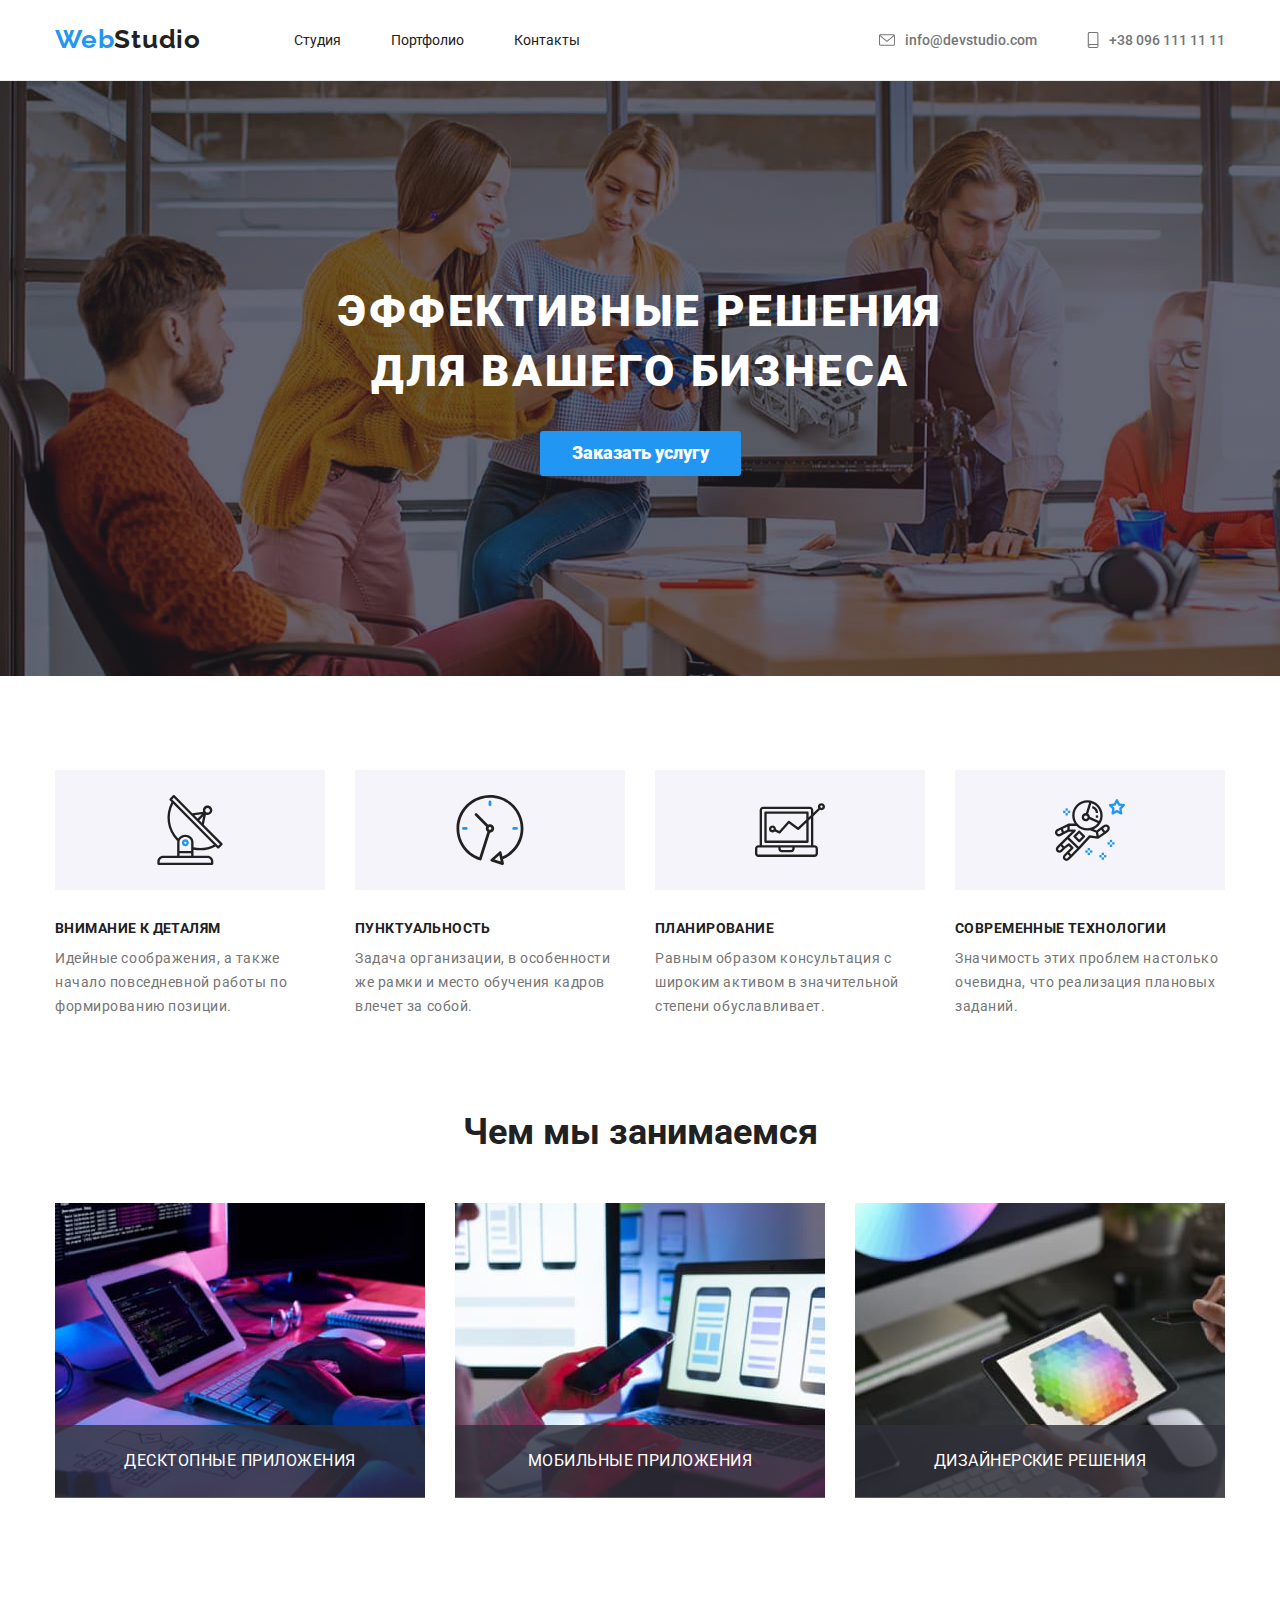
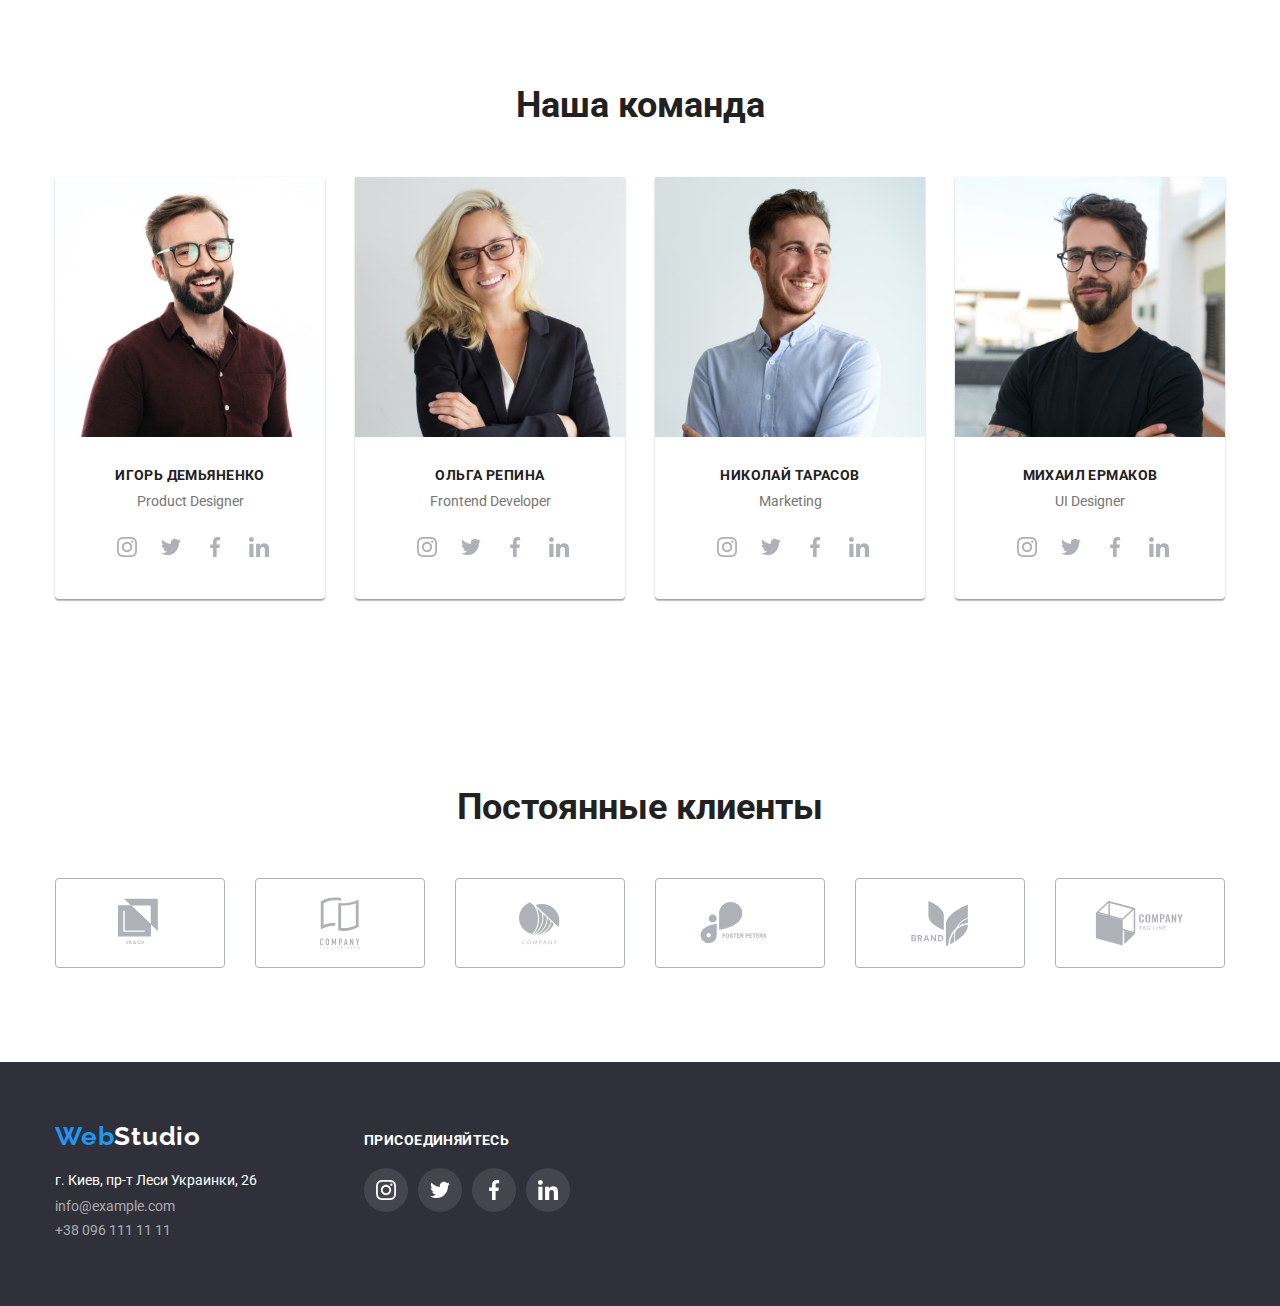
==== index.html @ f76568a9 "index" ====
<!DOCTYPE html>
<html lang="ru">
  <head>
    <meta charset="UTF-8" />
    <meta name="viewport" content="width=device-width, initial-scale=1.0" />
    <title>Web Studio</title>
    <link
      href="https://fonts.googleapis.com/css2?family=Raleway:wght@700&family=Roboto:wght@400;500;700;900&display=swap"
      rel="stylesheet"
    />
    <link
      rel="stylesheet"
      href="https://cdnjs.cloudflare.com/ajax/libs/modern-normalize/0.6.0/modern-normalize.min.css"
    />
    <link rel="stylesheet" href="./css/main.css" />
  </head>
  <body>
    <!-- Шапка сайта -->

    <header>
      <div class="container wrapper">
        <nav>
          <a href="./index.html" class="logo"><span>Web</span>Studio</a>
          <ul class="site-nav list">
            <li><a href="./index.html" class="link">Студия</a></li>
            <li><a href="./portfolio.html" class="link">Портфолио</a></li>
            <li><a href="" class="link">Контакты</a></li>
          </ul>
        </nav>

        <ul class="auth-nav list">
          <li>
            <a class="adress-link" href="mailto:info@devstudio.com">
              <svg width="16" height="12">
                <use href="./images/sprite1.svg#icon-imail"></use>
              </svg>
              info@devstudio.com</a
            >
          </li>

          <li>
            <a class="adress-link" href="tel:+380961111111"
              ><svg width="12" height="16">
                <use href="./images/sprite1.svg#icon-phone"></use>
              </svg>
              +38 096 111 11 11</a
            >
          </li>
        </ul>
      </div>
    </header>

    <!-- Первая секция -->

    <main>
      <!-- HEROOOOOO -->
      <section class="hero">
        <h1 class="hero-title">Эффективные решения для вашего бизнеса</h1>
        <a href="#" class="btn-hero" data-modal-open>Заказать услугу</a>
      </section>

      <section class="section ideology">
        <div class="container">
          <h2 hidden>Наша Идеология</h2>
          <ul class="ideology-list">
            <li class="ideology-item antena">
              <h3>Внимание к деталям</h3>
              <p class="ideology-text">
                Идейные соображения, а также начало повседневной работы по
                формированию позиции.
              </p>
            </li>

            <li class="ideology-item clock">
              <h3>Пунктуальность</h3>
              <p class="ideology-text">
                Задача организации, в особенности же рамки и место обучения
                кадров влечет за собой.
              </p>
            </li>

            <li class="ideology-item diagramm">
              <h3>Планирование</h3>
              <p class="ideology-text">
                Равным образом консультация с широким активом в значительной
                степени обуславливает.
              </p>
            </li>

            <li class="ideology-item cosmonaut">
              <h3>Современные технологии</h3>
              <p class="ideology-text">
                Значимость этих проблем настолько очевидна, что реализация
                плановых заданий.
              </p>
            </li>
          </ul>
        </div>
      </section>

      <!-- Вторая секция -->

      <section class="section affair">
        <div class="container">
          <h2 class="section-title">Чем мы занимаемся</h2>
          <ul class="affair-list">
            <li class="affair-lists">
              <img
                src="./images/affair-1.jpg"
                alt="desktop"
                width="370"
                height="294"
              />
              <p class="app">Десктопные приложения</p>
            </li>

            <li class="affair-lists">
              <img
                src="./images/affair-2.jpg"
                alt="app"
                width="370"
                height="294"
              />
              <p class="app">Мобильные приложения</p>
            </li>

            <li class="affair-lists">
              <img
                src="./images/affair-3.jpg"
                alt="design"
                width="370"
                height="294"
              />
              <p class="app">Дизайнерские решения</p>
            </li>
          </ul>
        </div>
      </section>

      <!-- Третья секция -->

      <section class="section team">
        <div class="container">
          <h2 class="section-title">Наша команда</h2>
          <ul class="team">
            <li class="team-list">
              <a href="#">
                <img
                  src="./images/teamer-1.jpg"
                  alt="crew"
                  width="270"
                  height="260"
                />
                <h3>Игорь Демьяненко</h3>
                <p class="team-text">Product Designer</p>
              </a>

              <ul class="social-list">
                <li class="social-list-item">
                  <a class="social-list-link" href="#">
                    <svg class="social-list-icon">
                      <use href="./images/sprite1.svg#icon-instagram"></use>
                    </svg>
                  </a>
                </li>
                <li class="social-list-item">
                  <a class="social-list-link" href="#">
                    <svg class="social-list-icon">
                      <use href="./images/sprite1.svg#icon-twitter"></use>
                    </svg>
                  </a>
                </li>
                <li class="social-list-item">
                  <a class="social-list-link" href="#">
                    <svg class="social-list-icon">
                      <use href="./images/sprite1.svg#icon-facebook"></use>
                    </svg>
                  </a>
                </li>
                <li class="social-list-item">
                  <a class="social-list-link" href="#">
                    <svg class="social-list-icon">
                      <use href="./images/sprite1.svg#icon-linkedin"></use>
                    </svg>
                  </a>
                </li>
              </ul>
            </li>

            <li class="team-list">
              <a href="#">
                <img
                  src="./images/teamer-2.jpg"
                  alt="crew"
                  width="270"
                  height="260"
                />
                <h3>Ольга Репина</h3>
                <p class="team-text">Frontend Developer</p>
              </a>
              <ul class="social-list">
                <li class="social-list-item">
                  <a class="social-list-link" href="#">
                    <svg class="social-list-icon">
                      <use href="./images/sprite1.svg#icon-instagram"></use>
                    </svg>
                  </a>
                </li>
                <li class="social-list-item">
                  <a class="social-list-link" href="#">
                    <svg class="social-list-icon">
                      <use href="./images/sprite1.svg#icon-twitter"></use>
                    </svg>
                  </a>
                </li>
                <li class="social-list-item">
                  <a class="social-list-link" href="#">
                    <svg class="social-list-icon">
                      <use href="./images/sprite1.svg#icon-facebook"></use>
                    </svg>
                  </a>
                </li>
                <li class="social-list-item">
                  <a class="social-list-link" href="#">
                    <svg class="social-list-icon">
                      <use href="./images/sprite1.svg#icon-linkedin"></use>
                    </svg>
                  </a>
                </li>
              </ul>
            </li>

            <li class="team-list">
              <a href="#">
                <img
                  src="./images/teamer-3.jpg"
                  alt="crew"
                  width="270"
                  height="260"
                />
                <h3>Николай Тарасов</h3>
                <p class="team-text">Marketing</p>
              </a>
              <ul class="social-list">
                <li class="social-list-item">
                  <a class="social-list-link" href="#">
                    <svg class="social-list-icon">
                      <use href="./images/sprite1.svg#icon-instagram"></use>
                    </svg>
                  </a>
                </li>
                <li class="social-list-item">
                  <a class="social-list-link" href="#">
                    <svg class="social-list-icon">
                      <use href="./images/sprite1.svg#icon-twitter"></use>
                    </svg>
                  </a>
                </li>
                <li class="social-list-item">
                  <a class="social-list-link" href="#">
                    <svg class="social-list-icon">
                      <use href="./images/sprite1.svg#icon-facebook"></use>
                    </svg>
                  </a>
                </li>
                <li class="social-list-item">
                  <a class="social-list-link" href="#">
                    <svg class="social-list-icon">
                      <use href="./images/sprite1.svg#icon-linkedin"></use>
                    </svg>
                  </a>
                </li>
              </ul>
            </li>

            <li class="team-list">
              <a href="#">
                <img
                  src="./images/teamer-4.jpg"
                  alt="crew"
                  width="270"
                  height="260"
                />
                <h3>Михаил Ермаков</h3>
                <p class="team-text">UI Designer</p>
              </a>
              <ul class="social-list">
                <li class="social-list-item">
                  <a class="social-list-link" href="#">
                    <svg class="social-list-icon">
                      <use href="./images/sprite1.svg#icon-instagram"></use>
                    </svg>
                  </a>
                </li>
                <li class="social-list-item">
                  <a class="social-list-link" href="#">
                    <svg class="social-list-icon">
                      <use href="./images/sprite1.svg#icon-twitter"></use>
                    </svg>
                  </a>
                </li>
                <li class="social-list-item">
                  <a class="social-list-link" href="#">
                    <svg class="social-list-icon">
                      <use href="./images/sprite1.svg#icon-facebook"></use>
                    </svg>
                  </a>
                </li>
                <li class="social-list-item">
                  <a class="social-list-link" href="#">
                    <svg class="social-list-icon">
                      <use href="./images/sprite1.svg#icon-linkedin"></use>
                    </svg>
                  </a>
                </li>
              </ul>
            </li>
          </ul>
        </div>
      </section>

      <!-- Четвертая секиця -->

      <section class="section client">
        <div class="container">
          <h2 class="section-title">Постоянные клиенты</h2>
          <ul class="client-list">
            <li class="client-item">
              <a class="client-list-link" href="">
                <svg style="width: 44px; height: 50px;">
                  <use href="./images/sprite1.svg#icon-logo-1"></use>
                </svg>
              </a>
            </li>

            <li class="client-item">
              <a class="client-list-link" href="">
                <svg style="width: 40px; height: 52px;">
                  <use href="./images/sprite1.svg#icon-logo-2"></use>
                </svg>
              </a>
            </li>

            <li class="client-item">
              <a class="client-list-link" href="">
                <svg style="width: 41px; height: 43px;">
                  <use href="./images/sprite1.svg#icon-logo-3"></use>
                </svg>
              </a>
            </li>

            <li class="client-item">
              <a class="client-list-link" href="">
                <svg style="width: 80px; height: 42px;">
                  <use href="./images/sprite1.svg#icon-logo-4"></use>
                </svg>
              </a>
            </li>

            <li class="client-item">
              <a class="client-list-link" href="">
                <svg style="width: 59px; height: 45px;">
                  <use href="./images/sprite1.svg#icon-logo-5"></use>
                </svg>
              </a>
            </li>

            <li class="client-item">
              <a class="client-list-link" href="">
                <svg style="width: 89px; height: 45px;">
                  <use href="./images/sprite1.svg#icon-logo-6"></use>
                </svg>
              </a>
            </li>
          </ul>
        </div>
      </section>
    </main>

    <!-- Футер -->

    <footer>
      <div class="container">
        <div class="footer-adress">
          <a href="./index.html" class="logo"><span>Web</span>Studio</a>
          <address>
            <p>г. Киев, пр-т Леси Украинки, 26</p>
            <a href="mailto:info@example.com">info@example.com</a>
            <a href="tel:+380961111111">+38 096 111 11 11</a>
          </address>
        </div>

        <div class="footer-link">
          <p class="footer-text">Присоединяйтесь</p>
          <ul class="footer-list">
            <li class="fooler-list-item">
              <a href="" class="footer-list-link">
                <svg>
                  <use href="./images/sprite1.svg#icon-instagram"></use>
                </svg>
              </a>
            </li>
            <li class="fooler-list-item">
              <a href="" class="footer-list-link">
                <svg>
                  <use href="./images/sprite1.svg#icon-twitter"></use>
                </svg>
              </a>
            </li>
            <li class="fooler-list-item">
              <a href="" class="footer-list-link">
                <svg>
                  <use href="./images/sprite1.svg#icon-facebook"></use>
                </svg>
              </a>
            </li>
            <li class="fooler-list-item">
              <a href="" class="footer-list-link">
                <svg>
                  <use href="./images/sprite1.svg#icon-linkedin"></use>
                </svg>
              </a>
            </li>
          </ul>
        </div>
      </div>
    </footer>

    <div class="backdrop is-hidden" data-modal>
      <div class="form-wrapper">
        <button type="button" data-modal-close></button>
      </div>
    </div>

    <script src="./js/modal.js"></script>
  </body>
</html>
---- css/main.css ----
/* head color #757575;
second color  #212121;
hover #2196F3;
background section #F5F4FA;
footer color #2F303A;
 */

:root {
    --primary-text-color: #757575;
    --second-text-color: #212121;
    --hover-text-color: #2196F3;
    --background-section-color: #F5F4FA;
    --white-color: #fff;
}

body {
    background-color: var(--white-color);
    color: var(--primary-text-color);
    font-size: 14px;
    font-family: 'Roboto', sans-serif;
    margin: 0;
    padding: 0;
}

img {
    display: block;
}

html {
    box-sizing: border-box;
}

*,
*::after,
*::before {
    box-sizing: inherit;
}

h1,
h2,
h3,
h4,
ul,
p {
    list-style: none;
    padding: 0;
    margin: 0;
}

/* 
h2 {
    font-size: 36px;
    padding-top: 94px;
    margin-bottom: 50px;
} */

.backdrop {
    position: fixed;
    width: 100%;
    height: 100%;
    background-color: rgba(0, 0, 0, 0.2);
    top: 0;
    left: 0;
}

.is-hidden {
    opacity: 0;
    visibility: hidden;
}

.form-wrapper {
    position: absolute;
    top: 121px;
    left: 50%;
    transform: translateX(-50%);
    width: 528px;
    height: 481px;
    background-color: #fff;
}

.form-wrapper button {
    position: absolute;
    top: 10px;
    right: 10px;
    background-image: url(../images/close.svg);
    width: 18px;
    height: 18px;
    border: none;
    border-radius: 50%;
    cursor: pointer;
    box-shadow: 0 5px 10px 0 #ccc;
    background-color: transparent;
}

h3 {
    font-size: 14px;
    text-transform: uppercase;
    letter-spacing: 0.03em;
    margin-top: 30px;
    margin-bottom: 10px;
    color: var(--second-text-color);
}

a {
    text-decoration: none;
}

.container {
    width: 1200px;
    margin: 0 auto;
    padding-left: 15px;
    padding-right: 15px;
}

.section {
    padding-top: 94px;
    padding-bottom: 94px;
}

header {
    background-color: var(--white-color);
    padding: 25px 0;
    border-bottom: 1px solid #ECECEC;
}

.list a {
    color: var(--primary-text-color);
    transition: all 0.25s cubic-bezier(0.4, 0, 0.2, 1);
}

.adress-link {
    font-weight: 500;
    display: flex;
    align-items: center;
}

.section-title {
    text-align: center;
    font-size: 36px;
    margin-bottom: 50px;
}

.list a:hover,
.list a:focus {
    color: var(--hover-text-color);
}

/* Site nav  */

.logo {
    margin-right: 93px;
    font-family: Raleway;
    font-weight: bold;
    font-size: 26px;
    letter-spacing: 0.03em;
    color: var(--white-color);
}

header .logo {
    color: var(--second-text-color);
    font-family: Raleway;
    font-weight: bold;
    font-size: 26px;
}

.logo span {
    color: var(--hover-text-color);
}

.wrapper {
    display: flex;
    align-items: center;
}

.site-nav {
    display: flex;
}

nav {
    display: flex;
    align-items: center;
}

.site-nav li {
    display: flex;
    margin-right: 50px;
    display: block;
}

.site-nav li:last-child {
    margin-right: 0;
}

.auth-nav {
    display: flex;
    margin-left: auto;
}

.adress-link svg {
    fill: currentColor;
    margin-right: 10px;
}

.adress-link:hover svg {
    fill: currentColor;
}

.auth-nav li:first-child {
    margin-right: 50px;
}

.site-nav .link {
    color: var(--second-text-color);
}

.site-nav .link:hover,
.site-nav .link:focus {
    color: var(--hover-text-color);
}

.section-title {
    color: var(--second-text-color);
}

/* HEROOOOOOOOO */

.hero {
    background-image: linear-gradient(rgba(47, 48, 58, 0.4), rgba(47, 48, 58, 0.4)), url(../images/header-img.jpg);
    background-repeat: no-repeat;
    /* background-attachment: fixed; */
    text-align: center;
}

.hero-title {
    padding-top: 200px;
    margin: 0 auto;
    width: 696px;
    color: var(--white-color);
    font-family: Roboto;
    font-weight: 900;
    font-size: 44px;
    line-height: 1.367;
    letter-spacing: 0.06em;
    text-transform: uppercase;
}

.btn-hero {
    display: inline-block;
    color: var(--white-color);
    font-weight: 900;
    background-color: var(--hover-text-color);
    font-size: 18px;
    line-height: 1.367;
    padding: 10px 32px;
    border-radius: 3px;
    margin: 30px 0 200px 0;
    min-width: 200px;
    text-align: center;
    transition: all 0.25s cubic-bezier(0.4, 0, 0.2, 1);
}

.btn-hero:hover,
.btn-hero:focus {
    color: var(--second-text-color);
    background-color: var(--background-section-color);
    /* transition: all 0.5s ease; */
}

/* IDEOLOGY SECTION */

.ideology {
    padding-bottom: 0;
}

.ideology-list {
    display: flex;
}

.ideology-item::before {
    display: block;
    content: "";
    height: 120px;
    width: 100%;
    background-color: #F5F4FA;
    background-repeat: no-repeat;
    background-position: center;
}

.antena::before {
    background-image: url(../images/antenna.svg);
}

.clock::before {
    background-image: url(../images/clock.svg);
}

.diagramm::before {
    background-image: url(../images/diagramm.svg);
}

.cosmonaut::before {
    background-image: url(../images/astronaut.svg);
}

.ideology-item {
    width: 270px;
    margin-right: 30px;
    flex-wrap: wrap;
}

.ideology-item:last-child {
    margin-right: 0px;
}

.ideology-text {
    font-weight: normal;
    line-height: 1.715em;
    letter-spacing: 0.04em;
}

/* AFFAIR SECTION */

.affair-list {
    display: flex;
}

.affair-lists {
    position: relative;
}

.app {
    position: absolute;
    text-align: center;
    width: 370px;
    left: 1;
    top: 222px;
    font-size: 16px;
    color: var(--white-color);
    letter-spacing: 0.03em;
    text-transform: uppercase;
    background-color: rgba(47, 48, 58, 0.8);
    padding-top: 27px;
    padding-bottom: 27px;
}

.affair-lists {
    margin-right: 30px;
    text-align: center;
}

.affair-lists:last-child {
    margin-right: 0;
}

.section-team {
    background-color: var(--background-section-color);
}

/* TEAM SECTION */

.team {
    display: flex;
}

.team-list {
    width: 270px;
    margin-right: 30px;
    text-align: center;
    box-shadow: 0px 1px 3px rgba(0, 0, 0, 0.12), 0px 1px 1px rgba(0, 0, 0, 0.14), 0px 2px 1px rgba(0, 0, 0, 0.2);
    border-radius: 0px 0px 4px 4px;
    padding-bottom: 30px;
}

.team-list:last-child {
    margin-right: 0;
}

.team-text {
    color: var(--primary-text-color);
    margin-bottom: 16px;
}

.social-list {
    display: flex;
    width: 170px;
    margin: 0 auto;
    justify-content: space-between;
}

.social-list-link {
    display: flex;
    align-items: center;
    justify-content: center;
    padding: 0;
    border: 0;
    width: 44px;
    height: 44px;
    border-radius: 50%;
    background-color: #fff;
    transition: all 0.25s cubic-bezier(0.4, 0, 0.2, 1);
}

.social-list-item:hover .social-list-icon {
    fill: #fff;
}

.social-list-icon {
    width: 20px;
    height: 20px;
    fill: #AFB1B8;
}

.social-list-icon:hover {
    fill: #fff;
}

.social-list-link:hover {
    fill: #fff;
    background-color: var(--hover-text-color);
}

/* CLIENT SECTION */

.client-list {
    display: flex;
}

.client-item {
    width: calc((100% - 30px * 5) / 6);
    margin-right: 30px;
}

.client-item:last-child {
    margin-right: 0;
}

.client-list-link {
    display: flex;
    justify-content: center;
    align-items: center;
    border: 1px solid #AFB1B8;
    border-radius: 4px;
    height: 90px;
    width: 100%;
    transition: all 0.25s cubic-bezier(0.4, 0, 0.2, 1);
}

.client-list-link:hover {
    border-color: var(--hover-text-color);
}

.client-list-link svg {
    fill: #AFB1B8;
    transition: all 0.25s cubic-bezier(0.4, 0, 0.2, 1);
}

.client-list-link:hover svg {
    fill: var(--hover-text-color);
}

.adress {
    margin-bottom: 8px;
}

address a {
    margin-bottom: 8px;
    display: block;
    font-style: normal;
    color: rgba(255, 255, 255, 0.6);
}

address p {
    color: var(--white-color);
    font-style: normal;
    margin-bottom: 10px;
}

.footer-text {
    color: var(--white-color);
    font-family: Roboto;
    font-style: normal;
    font-weight: bold;
    font-size: 14px;
    letter-spacing: 0.03em;
    text-transform: uppercase;
    margin-bottom: 20px;
}

footer {
    background-color: #2F303A;
    padding-top: 60px;
    padding-bottom: 60px;
}

footer .container {
    display: flex;
    align-items: center;
    align-items: baseline;
}

.footer-link {
    margin-left: 70px;
}

.footer-adress address {
    margin-top: 20px;
}

.footer-list svg {
    width: 20px;
    height: 20px;
}

.footer-list {
    display: flex;
    width: 206px;
    justify-content: space-between;
}

.footer-list-link {
    display: flex;
    align-items: center;
    justify-content: center;
    padding: 0;
    border: 0;
    width: 44px;
    height: 44px;
    border-radius: 50%;
    background-color: rgba(255, 255, 255, 0.1);
    transition: all 0.25s cubic-bezier(0.4, 0, 0.2, 1);
}

.footer-list-link svg {
    fill: var(--white-color);
}

.footer-list-link:hover,
.footer-list-link:focus {
    background-color: var(--hover-text-color);
}

/* Css portflio */

.filter {
    display: flex;
    margin-bottom: 34px;
    justify-content: center;
}

.filter-list:not(:last-child) {
    margin-right: 8px;
}

.work-link {
    display: inline-block;
    transition: all 0.25s cubic-bezier(0.4, 0, 0.2, 1);
}

.work-link:hover .overlay {
    opacity: 1;
    visibility: visible;
}

.btn {
    color: var(--second-text-color);
    background-color: #F5F4FA;
    font-family: Roboto;
    font-weight: 500;
    font-size: 16px;
    padding: 6px 12px;
    border-radius: 6px;
    border: none;
    transition: all 0.25s cubic-bezier(0.4, 0, 0.2, 1);
}

.btn:hover,
.btn:focus {
    color: var(--white-color);
    background-color: var(--hover-text-color);
    box-shadow: 0px 3px 1px rgba(0, 0, 0, 0.1), 0px 1px 2px rgba(0, 0, 0, 0.08), 0px 2px 2px rgba(0, 0, 0, 0.12);
}

.work-list h2 {
    color: var(--second-text-color);
    font-size: 18px;
}

.modal-text {
    color: var(--white-color);
}

.work-list {
    display: flex;
    flex-wrap: wrap;
}

.portfolio-text {
    padding-left: 24px;
    padding-right: 24px;
    padding-top: 20px;
    padding-bottom: 20px;
    color: var(--primary-text-color);
}

.portfolio-text p {
    margin-top: 6px;
}

.portfolio-text h2 {
    margin-bottom: 4px;
    line-height: 2;
}

.portfolio-overlay {
    position: relative;
}

.work-list-item {
    width: 370px;
    border: 1px solid #EEEEEE;
}

.work-list-item:hover,
.work-list-item:focus {
    box-shadow: 0px 1px 1px rgba(0, 0, 0, 0.12), 0px 4px 4px rgba(0, 0, 0, 0.06), 1px 4px 6px rgba(0, 0, 0, 0.16);
}

.work-list-item:not(:nth-child(3n)) {
    margin-right: 30px;
}

.work-list-item:not(:nth-child(n+7)) {
    margin-bottom: 30px;
}

/* .work-list-item:nth-child(n+7) {
    margin-bottom: 94px;
} */

.overlay {
    font-size: 18px;
    line-height: 1.55;
    letter-spacing: 0.03em;
    padding-top: 63px;
    padding-right: 24px;
    padding-bottom: 63px;
    padding-left: 24px;
    position: absolute;
    top: 0;
    left: 0;
    width: 100%;
    height: 100%;
    background-color: rgba(33, 150, 243, 0.9);
    box-shadow: 0px 1px 1px rgba(0, 0, 0, 0.12), 0px 4px 4px rgba(0, 0, 0, 0.06), 1px 4px 6px rgba(0, 0, 0, 0.16);
    opacity: 0;
    visibility: hidden;
    transform: translateY(100%);
    transition: all 0.25s cubic-bezier(0.4, 0, 0.2, 1);
}

.portfolio-overlay:hover .overlay {
    transform: translateY(0%);
}
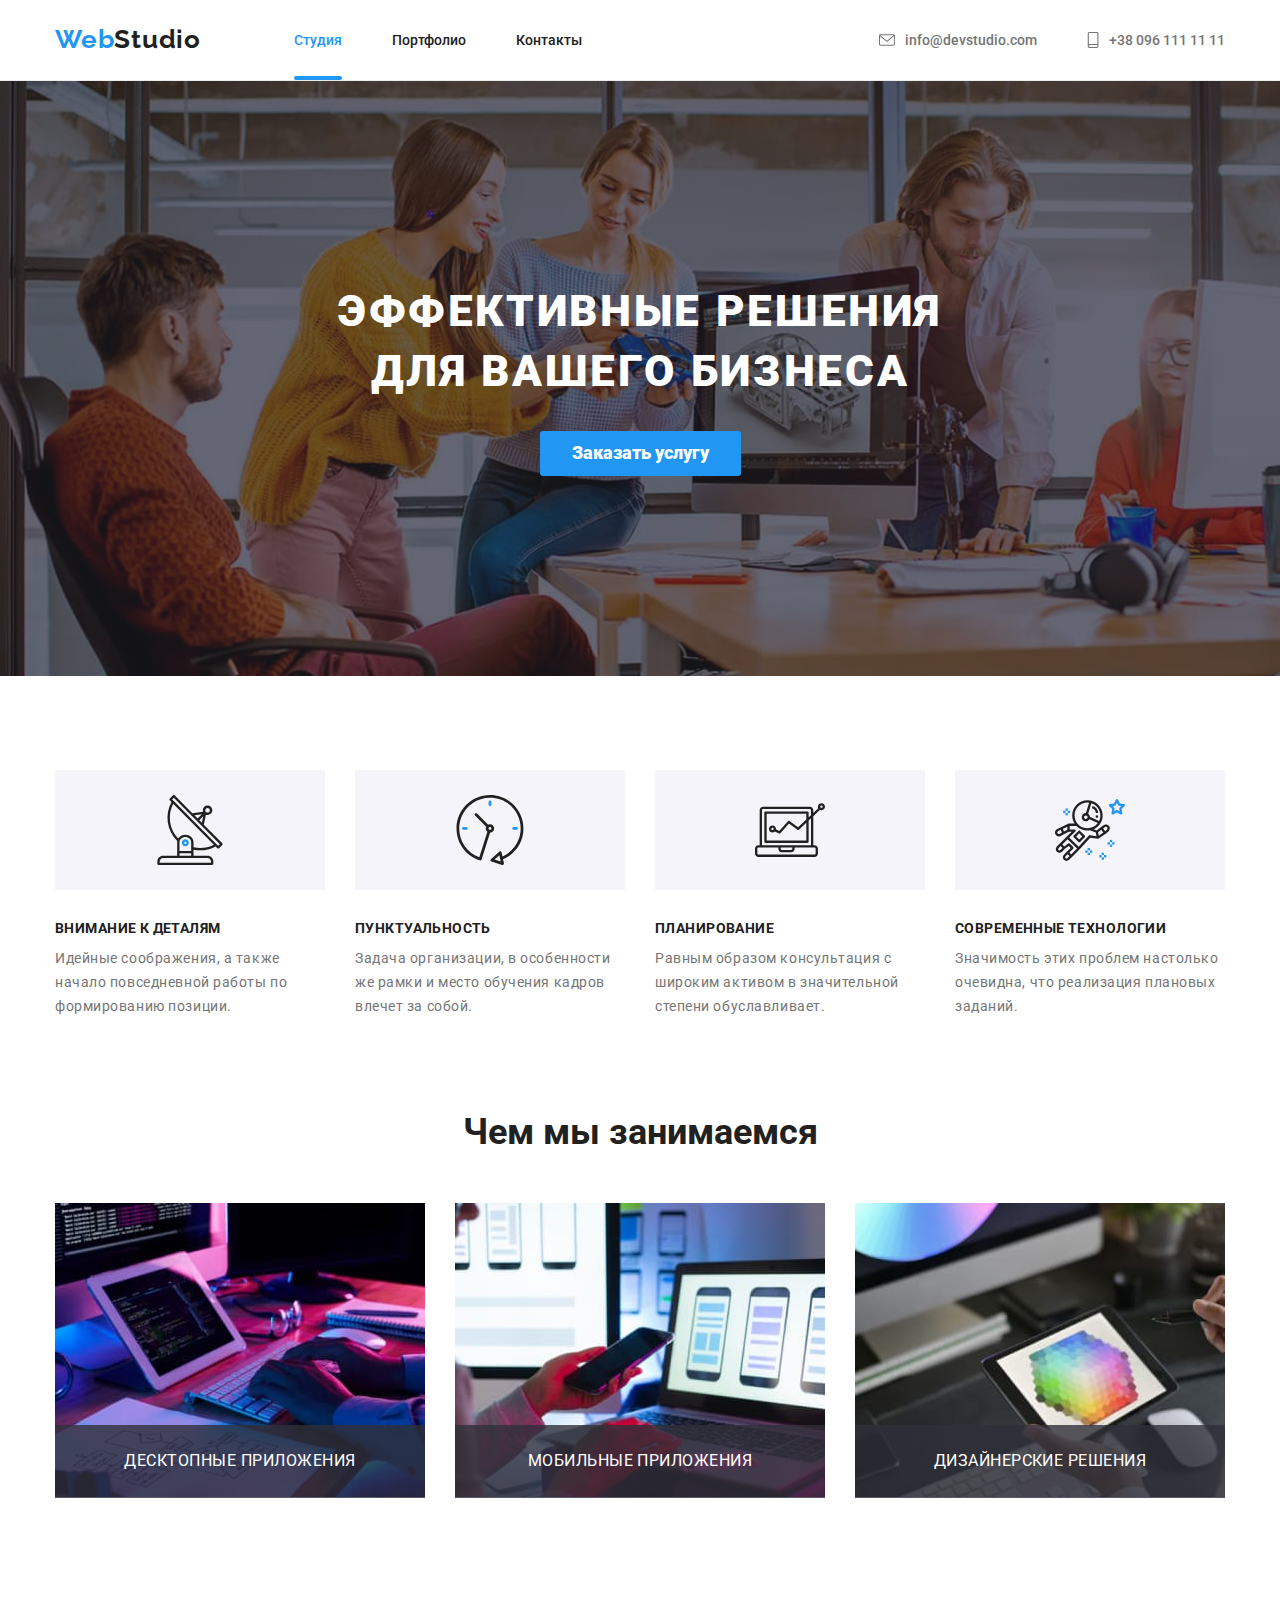
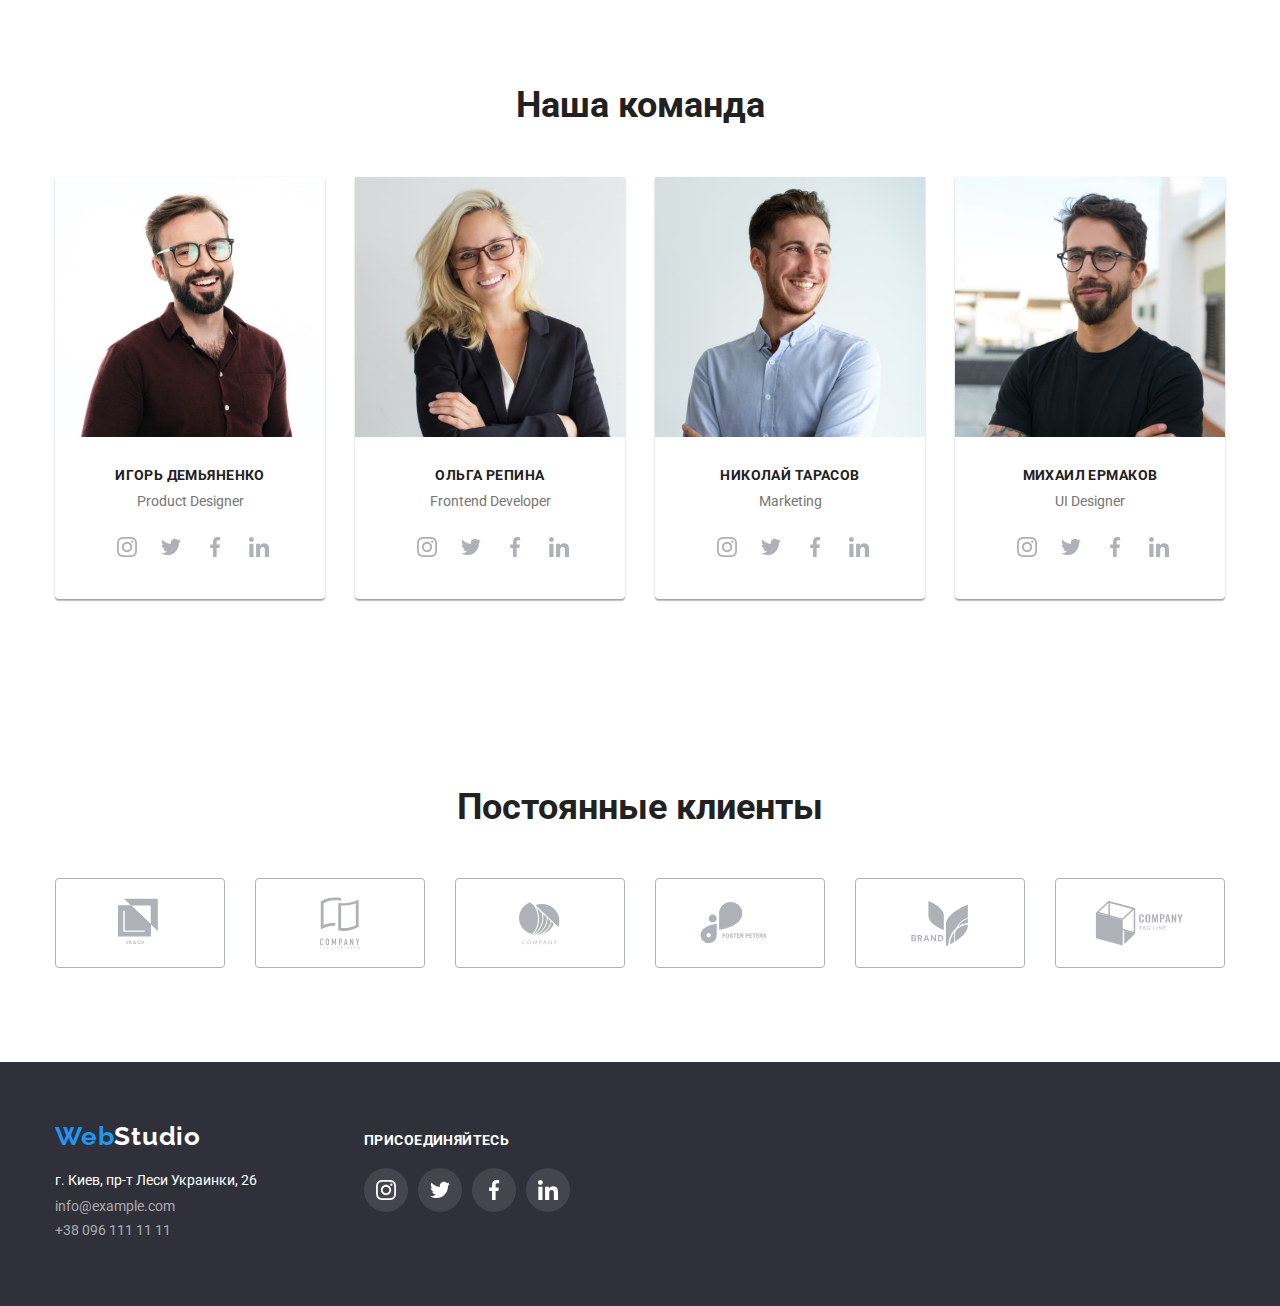
==== commit 249a2622: "index" ====
--- a/index.html
+++ b/index.html
@@ -22,9 +22,13 @@
         <nav>
           <a href="./index.html" class="logo"><span>Web</span>Studio</a>
           <ul class="site-nav list">
-            <li><a href="./index.html" class="link">Студия</a></li>
-            <li><a href="./portfolio.html" class="link">Портфолио</a></li>
-            <li><a href="" class="link">Контакты</a></li>
+            <li class="site-nav-item">
+              <a href="./index.html" class="link current">Студия</a>
+            </li>
+            <li>
+              <a href="./portfolio.html" class="link">Портфолио</a>
+            </li>
+            <li class="site-nav-item"><a href="" class="link">Контакты</a></li>
           </ul>
         </nav>
 
--- a/css/main.css
+++ b/css/main.css
@@ -105,6 +105,27 @@
     text-decoration: none;
 }
 
+.site-nav-item a {
+    position: relative;
+    padding-bottom: 32px;
+}
+
+.site-nav .current {
+    color: var(--hover-text-color);
+}
+
+.current::after {
+    position: absolute;
+    content: "";
+    width: 100%;
+    height: 4px;
+    background-color: var(--hover-text-color);
+    border-radius: 2px;
+    position: absolute;
+    left: 0;
+    bottom: 0;
+}
+
 .container {
     width: 1200px;
     margin: 0 auto;
@@ -209,8 +230,10 @@
     margin-right: 50px;
 }
 
-.site-nav .link {
+.site-nav a {
     color: var(--second-text-color);
+    font-size: 14px;
+    font-weight: 500;
 }
 
 .site-nav .link:hover,
@@ -227,6 +250,7 @@
 .hero {
     background-image: linear-gradient(rgba(47, 48, 58, 0.4), rgba(47, 48, 58, 0.4)), url(../images/header-img.jpg);
     background-repeat: no-repeat;
+    background-size: cover;
     /* background-attachment: fixed; */
     text-align: center;
 }
@@ -442,7 +466,7 @@
     border-radius: 4px;
     height: 90px;
     width: 100%;
-    transition: all 0.25s cubic-bezier(0.4, 0, 0.2, 1);
+    transition: all 250ms cubic-bezier(0.4, 0, 0.2, 1);
 }
 
 .client-list-link:hover {
@@ -618,6 +642,7 @@
 .work-list-item {
     width: 370px;
     border: 1px solid #EEEEEE;
+    transition: all 0.25s cubic-bezier(0.4, 0, 0.2, 1);
 }
 
 .work-list-item:hover,
